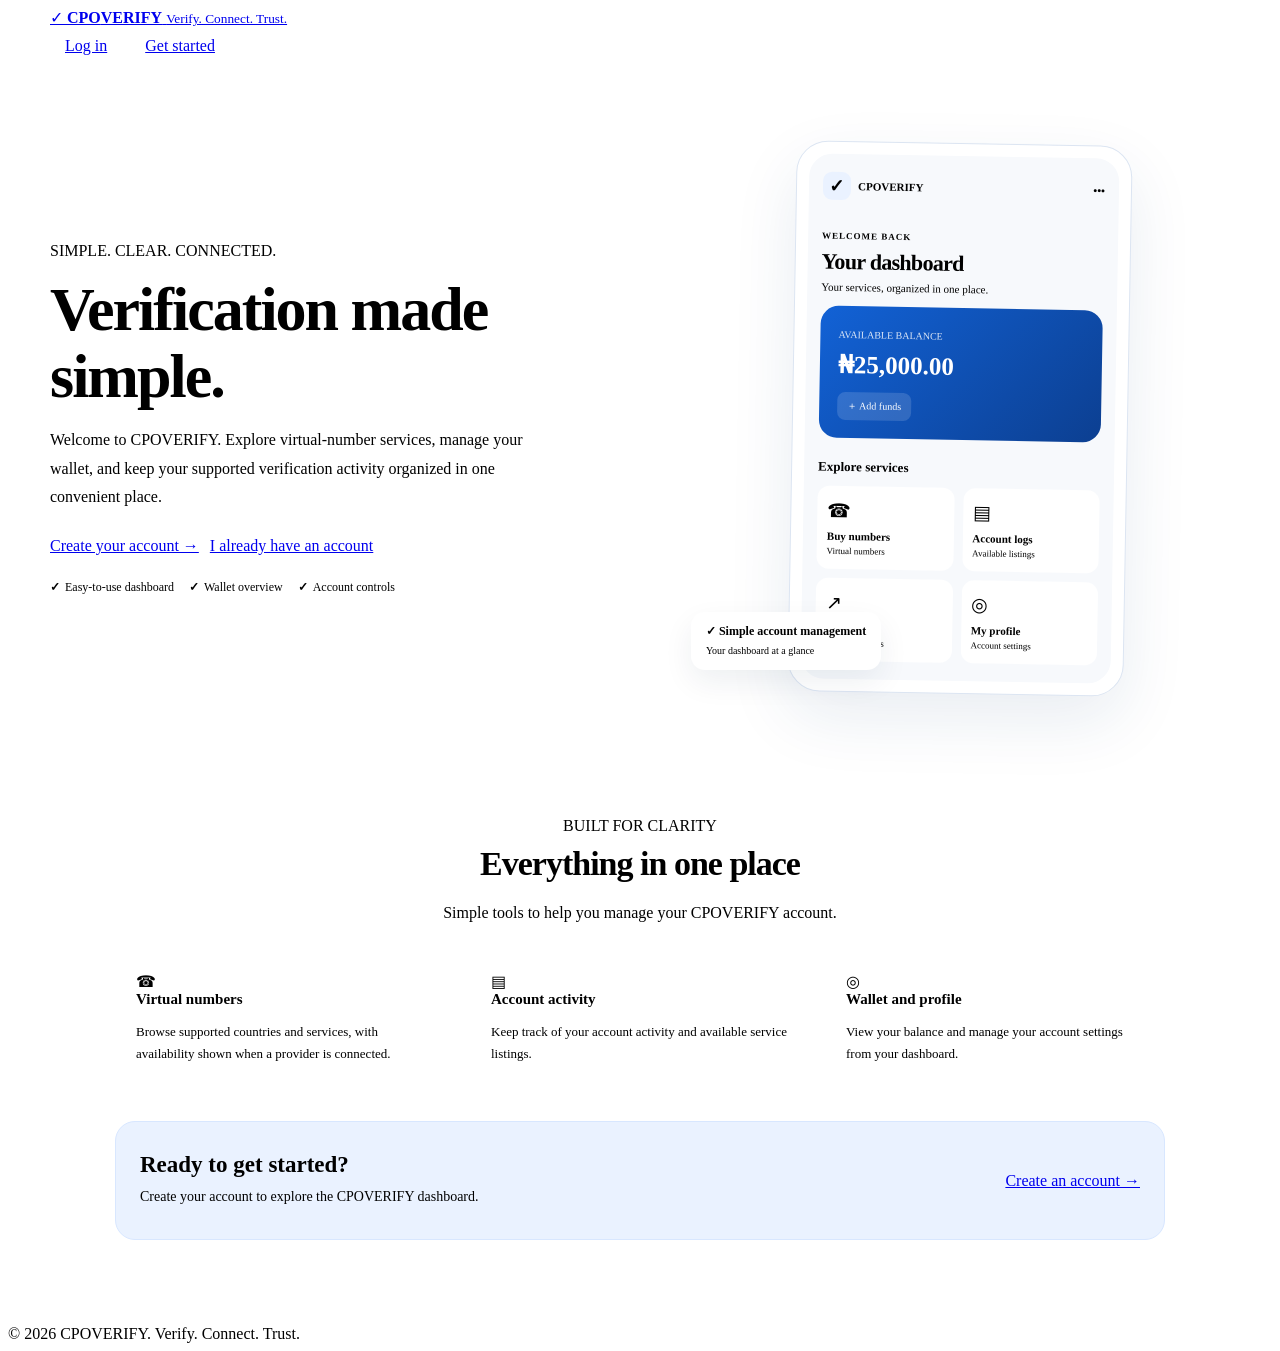
==== index.html @ b6780cfe "Create index.html" ====
<!DOCTYPE html>
<html lang="en">
<head>
  <meta charset="UTF-8">
  <meta name="viewport" content="width=device-width, initial-scale=1.0">
  <meta name="theme-color" content="#ffffff">
  <title>CPOVERIFY — Verify. Connect. Trust.</title>
  <link rel="stylesheet" href="styles.css">
  <style>
    .landing-header {
      max-width: 1180px;
      margin: auto;
    }

    .landing-header .btn {
      padding: 10px 15px;
    }

    .landing-hero {
      max-width: 1180px;
      margin: auto;
      padding: 60px 24px 55px;
      display: grid;
      grid-template-columns: 1.05fr .95fr;
      align-items: center;
      gap: 45px;
    }

    .landing-copy h1 {
      max-width: 620px;
      font-size: clamp(38px, 5.5vw, 62px);
      line-height: 1.08;
      letter-spacing: -2px;
      margin: 16px 0;
    }

    .landing-copy h1 span {
      color: var(--blue);
    }

    .landing-copy > p {
      max-width: 500px;
      color: var(--muted);
      font-size: 16px;
      line-height: 1.8;
    }

    .landing-actions {
      display: flex;
      flex-wrap: wrap;
      gap: 11px;
      margin-top: 25px;
    }

    .trust-line {
      display: flex;
      flex-wrap: wrap;
      gap: 15px;
      margin-top: 25px;
      color: var(--muted);
      font-size: 12px;
    }

    .trust-line span::before {
      content: "✓";
      color: var(--blue);
      font-weight: 900;
      margin-right: 5px;
    }

    .preview-area {
      min-width: 0;
      position: relative;
      display: flex;
      justify-content: center;
      align-items: center;
      padding: 18px 0;
    }

    .phone-preview {
      width: min(100%, 310px);
      padding: 12px;
      border: 1px solid #dce5f2;
      border-radius: 32px;
      background: #fff;
      box-shadow: 0 25px 65px #123d7418;
      transform: rotate(1deg);
    }

    .phone-screen {
      min-height: 430px;
      padding: 18px 14px;
      background: #f7f9fc;
      border-radius: 23px;
    }

    .phone-top {
      display: flex;
      justify-content: space-between;
      align-items: center;
      font-size: 11px;
      font-weight: 800;
    }

    .phone-brand {
      display: flex;
      align-items: center;
      gap: 7px;
    }

    .phone-check {
      display: grid;
      place-items: center;
      width: 28px;
      height: 28px;
      border-radius: 9px;
      background: #eaf2ff;
      color: var(--blue);
      font-size: 18px;
    }

    .phone-welcome {
      margin: 25px 0 13px;
    }

    .phone-welcome small {
      color: var(--blue);
      font-size: 9px;
      font-weight: 800;
      letter-spacing: 1px;
    }

    .phone-welcome h2 {
      font-size: 22px;
      margin: 6px 0;
      letter-spacing: -.7px;
    }

    .phone-welcome p {
      color: var(--muted);
      font-size: 11px;
      margin: 0;
    }

    .phone-balance {
      padding: 18px;
      border-radius: 18px;
      background: linear-gradient(135deg, #1262d6, #0c3f91);
      color: #fff;
    }

    .phone-balance small {
      font-size: 10px;
      opacity: .85;
    }

    .phone-balance strong {
      display: block;
      font-size: 25px;
      margin: 8px 0 13px;
    }

    .phone-balance span {
      display: inline-block;
      background: #ffffff24;
      padding: 7px 10px;
      border-radius: 8px;
      font-size: 10px;
    }

    .phone-services-title {
      margin: 21px 0 11px;
      font-size: 13px;
      font-weight: 800;
    }

    .phone-services {
      display: grid;
      grid-template-columns: 1fr 1fr;
      gap: 9px;
    }

    .phone-service {
      padding: 13px 10px;
      border-radius: 12px;
      border: 1px solid var(--line);
      background: #fff;
    }

    .phone-service span {
      font-size: 19px;
    }

    .phone-service b {
      display: block;
      margin-top: 8px;
      font-size: 11px;
    }

    .phone-service small {
      display: block;
      margin-top: 4px;
      color: var(--muted);
      font-size: 9px;
    }

    .preview-note {
      position: absolute;
      left: 0;
      bottom: 42px;
      padding: 12px 15px;
      border: 1px solid var(--line);
      border-radius: 14px;
      background: #fff;
      box-shadow: 0 12px 30px #10264b12;
      font-size: 12px;
    }

    .preview-note b {
      display: block;
      margin-bottom: 4px;
    }

    .preview-note small {
      color: var(--muted);
    }

    .landing-services {
      background: #fff;
      border-top: 1px solid var(--line);
      padding: 50px 20px;
    }

    .landing-services-inner {
      max-width: 1050px;
      margin: auto;
    }

    .landing-section-heading {
      text-align: center;
      margin-bottom: 25px;
    }

    .landing-section-heading h2 {
      font-size: clamp(25px, 4vw, 34px);
      letter-spacing: -1px;
      margin: 10px 0;
    }

    .landing-section-heading p {
      color: var(--muted);
      line-height: 1.7;
    }

    .landing-service-grid {
      display: grid;
      grid-template-columns: repeat(3, minmax(0, 1fr));
      gap: 15px;
    }

    .landing-service {
      border: 1px solid var(--line);
      border-radius: 17px;
      padding: 21px;
      background: #fff;
    }

    .landing-service .service-icon {
      margin-bottom: 14px;
    }

    .landing-service b {
      display: block;
      font-size: 15px;
    }

    .landing-service p {
      color: var(--muted);
      font-size: 13px;
      line-height: 1.7;
      margin-bottom: 0;
    }

    .landing-cta {
      max-width: 1050px;
      margin: 35px auto;
      padding: 30px 24px;
      background: #eaf2ff;
      border: 1px solid #d8e7ff;
      border-radius: 20px;
      display: flex;
      justify-content: space-between;
      align-items: center;
      gap: 20px;
    }

    .landing-cta h2 {
      margin: 0 0 8px;
      font-size: 23px;
    }

    .landing-cta p {
      margin: 0;
      color: var(--muted);
      font-size: 14px;
      line-height: 1.6;
    }

    @media (max-width: 760px) {
      .landing-header {
        padding: 13px 15px;
      }

      .landing-header .brand b {
        font-size: 19px;
      }

      .landing-header .brand-mark {
        width: 36px;
        height: 38px;
        font-size: 22px;
      }

      .landing-header .btn {
        padding: 9px 11px;
        font-size: 12px;
      }

      .landing-hero {
        grid-template-columns: 1fr;
        gap: 15px;
        padding: 45px 20px 40px;
      }

      .landing-copy h1 {
        font-size: clamp(39px, 10vw, 55px);
      }

      .preview-area {
        padding: 15px 0 35px;
      }

      .preview-note {
        left: 0;
        bottom: 12px;
      }

      .landing-service-grid {
        grid-template-columns: 1fr;
      }

      .landing-cta {
        margin: 25px 15px;
        flex-direction: column;
        align-items: flex-start;
      }
    }
  </style>
</head>
<body>

  <header class="site-header landing-header">
    <a class="brand" href="index.html" aria-label="CPOVERIFY home">
      <span class="brand-mark">✓</span>
      <span>
        <b>CPO<span>VERIFY</span></b>
        <small>Verify. Connect. Trust.</small>
      </span>
    </a>

    <div style="display:flex;gap:8px;align-items:center">
      <a class="btn btn-outline" href="login.html">Log in</a>
      <a class="btn" href="register.html">Get started</a>
    </div>
  </header>

  <main>
    <section class="landing-hero">
      <div class="landing-copy">
        <span class="tag">SIMPLE. CLEAR. CONNECTED.</span>

        <h1>Verification made <span>simple.</span></h1>

        <p>
          Welcome to CPOVERIFY. Explore virtual-number services,
          manage your wallet, and keep your supported verification
          activity organized in one convenient place.
        </p>

        <div class="landing-actions">
          <a class="btn" href="register.html">Create your account →</a>
          <a class="btn btn-outline" href="login.html">I already have an account</a>
        </div>

        <div class="trust-line">
          <span>Easy-to-use dashboard</span>
          <span>Wallet overview</span>
          <span>Account controls</span>
        </div>
      </div>

      <div class="preview-area" aria-label="Illustration of the CPOVERIFY dashboard">
        <div class="phone-preview">
          <div class="phone-screen">
            <div class="phone-top">
              <div class="phone-brand">
                <span class="phone-check">✓</span>
                <span>CPOVERIFY</span>
              </div>
              <span>•••</span>
            </div>

            <div class="phone-welcome">
              <small>WELCOME BACK</small>
              <h2>Your dashboard</h2>
              <p>Your services, organized in one place.</p>
            </div>

            <div class="phone-balance">
              <small>AVAILABLE BALANCE</small>
              <strong>₦25,000.00</strong>
              <span>＋ Add funds</span>
            </div>

            <div class="phone-services-title">Explore services</div>

            <div class="phone-services">
              <div class="phone-service">
                <span>☎</span>
                <b>Buy numbers</b>
                <small>Virtual numbers</small>
              </div>
              <div class="phone-service">
                <span>▤</span>
                <b>Account logs</b>
                <small>Available listings</small>
              </div>
              <div class="phone-service">
                <span>↗</span>
                <b>Boosting</b>
                <small>Growth services</small>
              </div>
              <div class="phone-service">
                <span>◎</span>
                <b>My profile</b>
                <small>Account settings</small>
              </div>
            </div>
          </div>
        </div>

        <div class="preview-note">
          <b>✓ Simple account management</b>
          <small>Your dashboard at a glance</small>
        </div>
      </div>
    </section>

    <section class="landing-services">
      <div class="landing-services-inner">
        <div class="landing-section-heading">
          <span class="eyebrow">BUILT FOR CLARITY</span>
          <h2>Everything in one place</h2>
          <p>Simple tools to help you manage your CPOVERIFY account.</p>
        </div>

        <div class="landing-service-grid">
          <article class="landing-service">
            <span class="service-icon blue">☎</span>
            <b>Virtual numbers</b>
            <p>Browse supported countries and services, with availability shown when a provider is connected.</p>
          </article>

          <article class="landing-service">
            <span class="service-icon purple">▤</span>
            <b>Account activity</b>
            <p>Keep track of your account activity and available service listings.</p>
          </article>

          <article class="landing-service">
            <span class="service-icon green">◎</span>
            <b>Wallet and profile</b>
            <p>View your balance and manage your account settings from your dashboard.</p>
          </article>
        </div>

        <div class="landing-cta">
          <div>
            <h2>Ready to get started?</h2>
            <p>Create your account to explore the CPOVERIFY dashboard.</p>
          </div>
          <a class="btn" href="register.html">Create an account →</a>
        </div>
      </div>
    </section>
  </main>

  <footer class="footer">
    © <span id="current-year">2026</span> CPOVERIFY. Verify. Connect. Trust.
  </footer>

  <script>
    document.getElementById("current-year").textContent =
      new Date().getFullYear();
  </script>
</body>
</html>
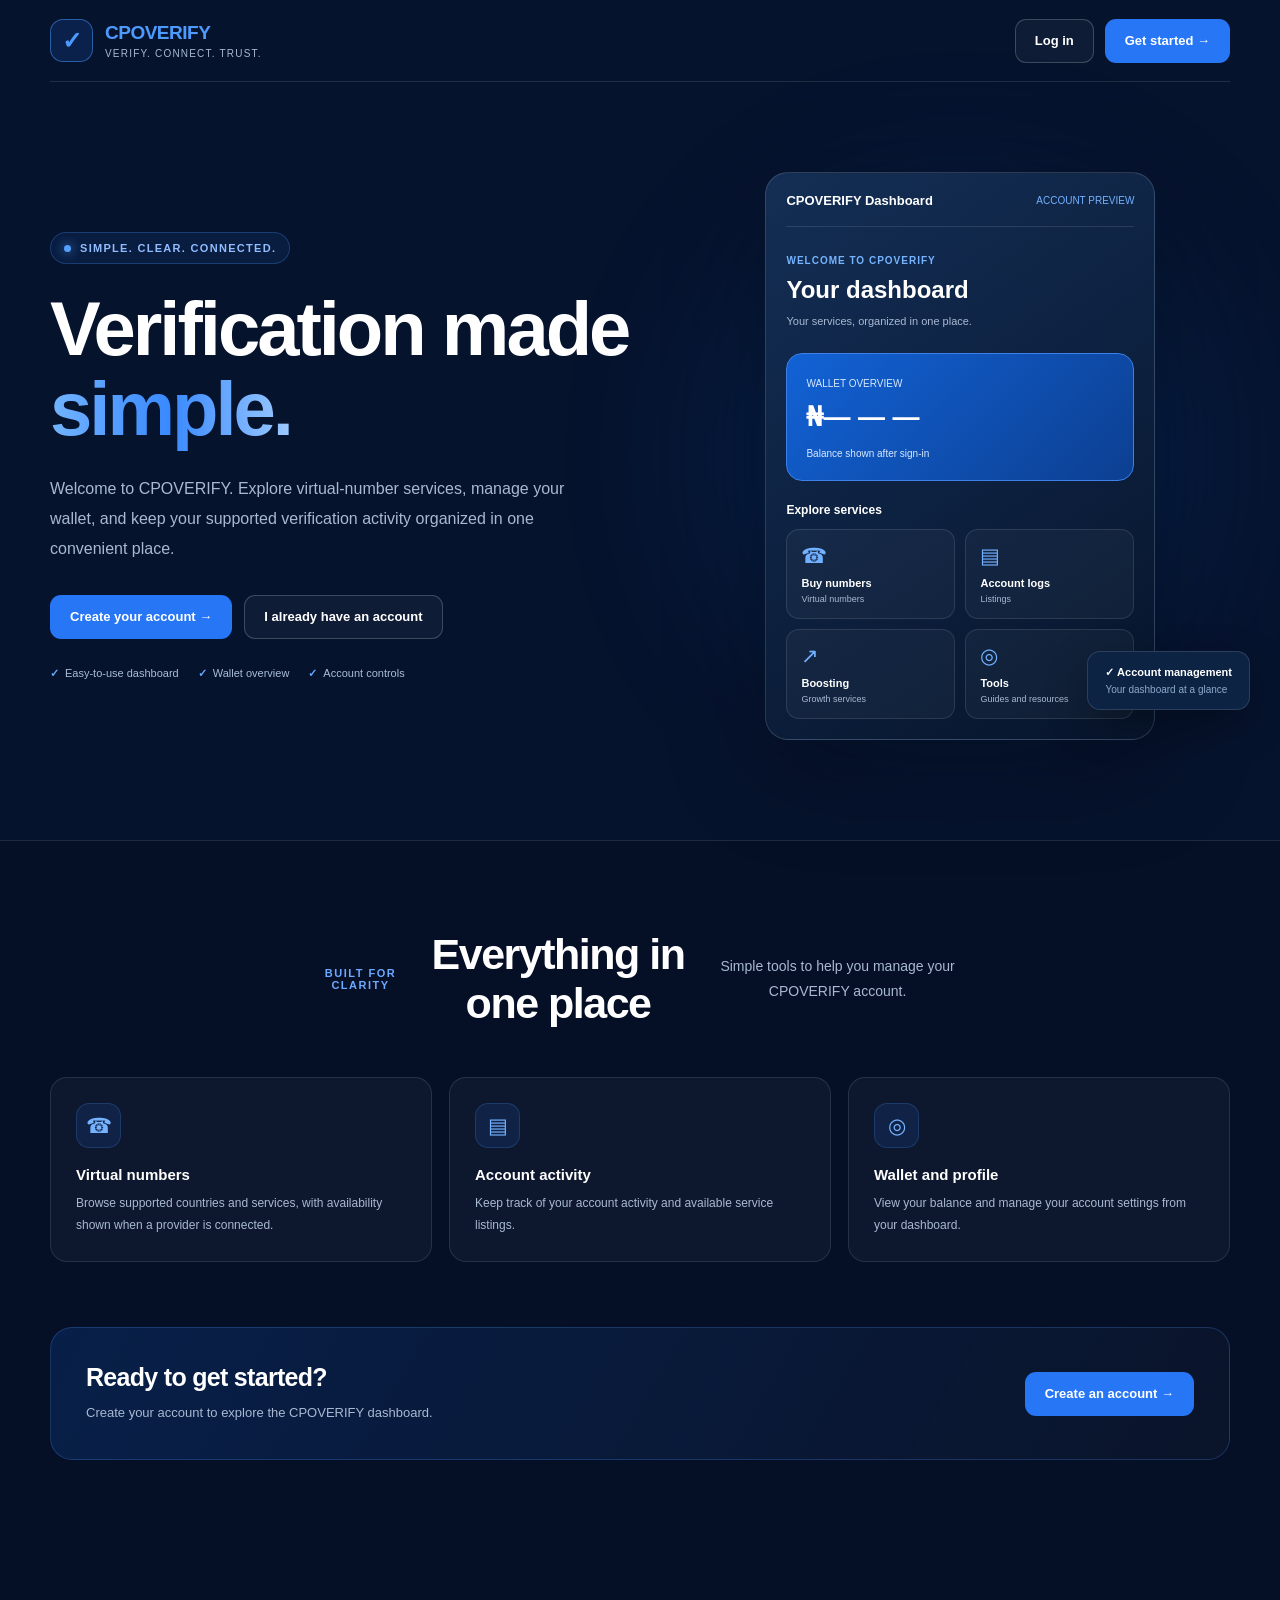
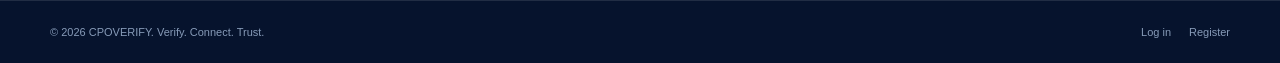
==== commit ab1bdc8b: "Update index.html" ====
--- a/index.html
+++ b/index.html
@@ -3,383 +3,809 @@
 <head>
   <meta charset="UTF-8">
   <meta name="viewport" content="width=device-width, initial-scale=1.0">
-  <meta name="theme-color" content="#ffffff">
+  <meta name="theme-color" content="#06132d">
+
   <title>CPOVERIFY — Verify. Connect. Trust.</title>
+
   <link rel="stylesheet" href="styles.css">
+
   <style>
+    /* =========================================
+       CPOVERIFY LANDING PAGE
+       Centralized styling for this page
+    ========================================= */
+
+    :root {
+      --navy: #06132d;
+      --navy-light: #0a2046;
+      --blue: #2676f5;
+      --blue-bright: #4d9aff;
+      --white: #ffffff;
+      --muted: #a9b9d2;
+      --line: rgba(255,255,255,.11);
+    }
+
+    * {
+      box-sizing: border-box;
+    }
+
+    html {
+      scroll-behavior: smooth;
+    }
+
+    body {
+      margin: 0;
+      color: var(--white);
+      background: var(--navy);
+      font-family: Inter, Arial, sans-serif;
+      overflow-x: hidden;
+    }
+
+    a {
+      color: inherit;
+      text-decoration: none;
+    }
+
+    button,
+    a {
+      -webkit-tap-highlight-color: transparent;
+    }
+
+    /* Animated background */
+
+    .landing-bg {
+      position: fixed;
+      inset: 0;
+      z-index: -2;
+      overflow: hidden;
+      background:
+        radial-gradient(
+          circle at 15% 20%,
+          #103a75 0,
+          transparent 38%
+        ),
+        radial-gradient(
+          circle at 85% 65%,
+          #0b3063 0,
+          transparent 38%
+        ),
+        linear-gradient(
+          135deg,
+          #030b1d,
+          #071831,
+          #06132d
+        );
+    }
+
+    .landing-bg::before {
+      content: "";
+      position: absolute;
+      inset: -50%;
+      background:
+        linear-gradient(
+          115deg,
+          transparent 35%,
+          rgba(36,117,255,.10) 50%,
+          transparent 65%
+        );
+      animation: backgroundFlow 16s linear infinite;
+    }
+
+    .landing-bg::after {
+      content: "";
+      position: absolute;
+      width: 600px;
+      height: 600px;
+      top: 15%;
+      left: 55%;
+      border-radius: 50%;
+      background: #1262d6;
+      filter: blur(180px);
+      opacity: .15;
+      animation: glowPulse 8s ease-in-out infinite alternate;
+    }
+
+    @keyframes backgroundFlow {
+      from {
+        transform: translateX(-15%) rotate(0deg);
+      }
+
+      to {
+        transform: translateX(15%) rotate(360deg);
+      }
+    }
+
+    @keyframes glowPulse {
+      from {
+        opacity: .08;
+        transform: scale(.8);
+      }
+
+      to {
+        opacity: .22;
+        transform: scale(1.2);
+      }
+    }
+
+    @keyframes float {
+      0%, 100% {
+        transform: translateY(0);
+      }
+
+      50% {
+        transform: translateY(-10px);
+      }
+    }
+
+    @keyframes fadeUp {
+      from {
+        opacity: 0;
+        transform: translateY(25px);
+      }
+
+      to {
+        opacity: 1;
+        transform: translateY(0);
+      }
+    }
+
+    /* Main layout */
+
+    .landing-container {
+      width: min(1180px, 100% - 40px);
+      margin: auto;
+    }
+
     .landing-header {
-      max-width: 1180px;
-      margin: auto;
-    }
-
-    .landing-header .btn {
-      padding: 10px 15px;
-    }
+      min-height: 82px;
+      display: flex;
+      align-items: center;
+      justify-content: space-between;
+      gap: 20px;
+      border-bottom: 1px solid var(--line);
+    }
+
+    .landing-brand {
+      display: flex;
+      align-items: center;
+      gap: 12px;
+      font-size: 19px;
+      font-weight: 900;
+      letter-spacing: -.5px;
+    }
+
+    .landing-brand span {
+      color: var(--blue-bright);
+    }
+
+    .brand-placeholder {
+      width: 43px;
+      height: 43px;
+      display: grid;
+      place-items: center;
+      border: 1px solid rgba(77,154,255,.5);
+      border-radius: 13px;
+      background: rgba(38,118,245,.15);
+      color: #77b3ff;
+      font-size: 24px;
+    }
+
+    .brand-text small {
+      display: block;
+      margin-top: 4px;
+      color: var(--muted);
+      font-size: 10px;
+      font-weight: 500;
+      letter-spacing: 1.2px;
+    }
+
+    .header-actions {
+      display: flex;
+      align-items: center;
+      gap: 11px;
+    }
+
+    .landing-btn {
+      display: inline-flex;
+      align-items: center;
+      justify-content: center;
+      gap: 8px;
+      min-height: 44px;
+      padding: 12px 19px;
+      border: 1px solid transparent;
+      border-radius: 11px;
+      background: var(--blue);
+      color: #fff;
+      font-size: 13px;
+      font-weight: 750;
+      cursor: pointer;
+      transition:
+        transform .2s ease,
+        background .2s ease,
+        box-shadow .2s ease;
+    }
+
+    .landing-btn:hover {
+      background: #3989ff;
+      transform: translateY(-2px);
+      box-shadow: 0 8px 25px #1262d640;
+    }
+
+    .landing-btn-outline {
+      background: rgba(255,255,255,.04);
+      border-color: rgba(255,255,255,.2);
+    }
+
+    .landing-btn-outline:hover {
+      background: rgba(255,255,255,.1);
+    }
+
+    /* Hero */
 
     .landing-hero {
-      max-width: 1180px;
-      margin: auto;
-      padding: 60px 24px 55px;
       display: grid;
       grid-template-columns: 1.05fr .95fr;
       align-items: center;
       gap: 45px;
-    }
-
-    .landing-copy h1 {
-      max-width: 620px;
-      font-size: clamp(38px, 5.5vw, 62px);
-      line-height: 1.08;
-      letter-spacing: -2px;
-      margin: 16px 0;
-    }
-
-    .landing-copy h1 span {
-      color: var(--blue);
-    }
-
-    .landing-copy > p {
-      max-width: 500px;
+      padding: 90px 0 100px;
+    }
+
+    .hero-copy {
+      animation: fadeUp .8s ease both;
+    }
+
+    .hero-label {
+      display: inline-flex;
+      align-items: center;
+      gap: 9px;
+      padding: 9px 13px;
+      border: 1px solid rgba(77,154,255,.25);
+      border-radius: 30px;
+      background: rgba(38,118,245,.10);
+      color: #91bdff;
+      font-size: 11px;
+      font-weight: 800;
+      letter-spacing: 1.3px;
+    }
+
+    .hero-label i {
+      width: 7px;
+      height: 7px;
+      border-radius: 50%;
+      background: #54a0ff;
+      box-shadow: 0 0 12px #54a0ff;
+    }
+
+    .hero-copy h1 {
+      max-width: 650px;
+      margin: 25px 0;
+      font-size: clamp(43px, 6vw, 76px);
+      line-height: 1.05;
+      letter-spacing: -3px;
+      font-weight: 900;
+    }
+
+    .hero-copy h1 span {
+      color: #62a5ff;
+      background: linear-gradient(
+        90deg,
+        #72b4ff,
+        #3989ff,
+        #9dcaff
+      );
+      background-clip: text;
+      -webkit-background-clip: text;
+      -webkit-text-fill-color: transparent;
+    }
+
+    .hero-copy > p {
+      max-width: 540px;
       color: var(--muted);
       font-size: 16px;
-      line-height: 1.8;
-    }
-
-    .landing-actions {
+      line-height: 1.9;
+    }
+
+    .hero-actions {
       display: flex;
       flex-wrap: wrap;
-      gap: 11px;
-      margin-top: 25px;
-    }
-
-    .trust-line {
+      gap: 12px;
+      margin-top: 30px;
+    }
+
+    .hero-trust {
       display: flex;
       flex-wrap: wrap;
-      gap: 15px;
-      margin-top: 25px;
-      color: var(--muted);
-      font-size: 12px;
-    }
-
-    .trust-line span::before {
+      gap: 19px;
+      margin-top: 28px;
+      color: #a9bdd9;
+      font-size: 11px;
+    }
+
+    .hero-trust span::before {
       content: "✓";
-      color: var(--blue);
+      color: #65a9ff;
+      margin-right: 6px;
       font-weight: 900;
-      margin-right: 5px;
-    }
-
-    .preview-area {
-      min-width: 0;
+    }
+
+    /* Dashboard preview */
+
+    .hero-preview {
       position: relative;
       display: flex;
       justify-content: center;
       align-items: center;
-      padding: 18px 0;
-    }
-
-    .phone-preview {
-      width: min(100%, 310px);
-      padding: 12px;
-      border: 1px solid #dce5f2;
-      border-radius: 32px;
-      background: #fff;
-      box-shadow: 0 25px 65px #123d7418;
-      transform: rotate(1deg);
-    }
-
-    .phone-screen {
-      min-height: 430px;
-      padding: 18px 14px;
-      background: #f7f9fc;
+      min-width: 0;
+      animation: fadeUp 1s ease .15s both;
+    }
+
+    .preview-glow {
+      position: absolute;
+      width: 80%;
+      height: 80%;
+      border-radius: 50%;
+      background: #1262d6;
+      filter: blur(100px);
+      opacity: .24;
+    }
+
+    .preview-card {
+      position: relative;
+      width: min(100%, 390px);
+      padding: 20px;
+      border: 1px solid rgba(255,255,255,.15);
       border-radius: 23px;
-    }
-
-    .phone-top {
+      background: linear-gradient(
+        145deg,
+        rgba(20,48,87,.96),
+        rgba(7,21,43,.98)
+      );
+      box-shadow: 0 30px 100px #0005;
+      animation: float 6s ease-in-out infinite;
+    }
+
+    .preview-top {
+      display: flex;
+      align-items: center;
+      justify-content: space-between;
+      padding-bottom: 18px;
+      border-bottom: 1px solid var(--line);
+    }
+
+    .preview-top b {
+      font-size: 13px;
+    }
+
+    .preview-top small {
+      color: #75b1ff;
+      font-size: 10px;
+    }
+
+    .preview-greeting {
+      padding: 23px 0 15px;
+    }
+
+    .preview-greeting small {
+      color: #76b4ff;
+      font-size: 10px;
+      font-weight: 800;
+      letter-spacing: 1px;
+    }
+
+    .preview-greeting h2 {
+      margin: 8px 0;
+      font-size: 24px;
+    }
+
+    .preview-greeting p {
+      color: var(--muted);
+      font-size: 11px;
+    }
+
+    .preview-balance {
+      padding: 19px;
+      border: 1px solid #3c80e8;
+      border-radius: 16px;
+      background: linear-gradient(
+        135deg,
+        #1262d6,
+        #0c3f91
+      );
+    }
+
+    .preview-balance small {
+      color: #d7e8ff;
+      font-size: 10px;
+    }
+
+    .preview-balance strong {
+      display: block;
+      margin: 10px 0;
+      font-size: 27px;
+    }
+
+    .preview-balance span {
+      color: #d9eaff;
+      font-size: 10px;
+    }
+
+    .preview-section-title {
+      margin: 22px 0 12px;
+      font-size: 12px;
+      font-weight: 800;
+    }
+
+    .preview-services {
+      display: grid;
+      grid-template-columns: 1fr 1fr;
+      gap: 10px;
+    }
+
+    .preview-service {
+      padding: 14px;
+      border: 1px solid var(--line);
+      border-radius: 13px;
+      background: rgba(255,255,255,.035);
+    }
+
+    .preview-service span {
+      color: #72b1ff;
+      font-size: 21px;
+    }
+
+    .preview-service b {
+      display: block;
+      margin-top: 9px;
+      font-size: 11px;
+    }
+
+    .preview-service small {
+      display: block;
+      margin-top: 5px;
+      color: var(--muted);
+      font-size: 9px;
+    }
+
+    .preview-float {
+      position: absolute;
+      right: -20px;
+      bottom: 30px;
+      padding: 14px 17px;
+      border: 1px solid rgba(255,255,255,.13);
+      border-radius: 13px;
+      background: #0c2344;
+      box-shadow: 0 15px 40px #0004;
+      animation: float 5s ease-in-out infinite reverse;
+    }
+
+    .preview-float b {
+      display: block;
+      font-size: 11px;
+    }
+
+    .preview-float small {
+      display: block;
+      margin-top: 5px;
+      color: #8da9cb;
+      font-size: 10px;
+    }
+
+    /* Features */
+
+    .features-section {
+      padding: 75px 0;
+      border-top: 1px solid var(--line);
+      background: rgba(3,11,26,.36);
+    }
+
+    .section-heading {
+      max-width: 650px;
+      margin: 0 auto 35px;
+      text-align: center;
+    }
+
+    .section-heading small {
+      color: #6caaff;
+      font-size: 11px;
+      font-weight: 800;
+      letter-spacing: 1.5px;
+    }
+
+    .section-heading h2 {
+      margin: 14px 0;
+      font-size: clamp(29px, 4vw, 43px);
+      letter-spacing: -1.5px;
+    }
+
+    .section-heading p {
+      color: var(--muted);
+      font-size: 14px;
+      line-height: 1.8;
+    }
+
+    .feature-grid {
+      display: grid;
+      grid-template-columns: repeat(3, minmax(0, 1fr));
+      gap: 17px;
+    }
+
+    .feature-card {
+      padding: 25px;
+      border: 1px solid var(--line);
+      border-radius: 17px;
+      background: rgba(255,255,255,.035);
+      transition:
+        transform .25s ease,
+        border-color .25s ease,
+        background .25s ease;
+    }
+
+    .feature-card:hover {
+      transform: translateY(-5px);
+      border-color: rgba(77,154,255,.4);
+      background: rgba(38,118,245,.07);
+    }
+
+    .feature-icon {
+      display: grid;
+      place-items: center;
+      width: 45px;
+      height: 45px;
+      margin-bottom: 18px;
+      border: 1px solid rgba(77,154,255,.2);
+      border-radius: 13px;
+      background: rgba(38,118,245,.13);
+      color: #76b3ff;
+      font-size: 21px;
+    }
+
+    .feature-card h3 {
+      margin: 0 0 10px;
+      font-size: 15px;
+    }
+
+    .feature-card p {
+      margin: 0;
+      color: var(--muted);
+      font-size: 12px;
+      line-height: 1.8;
+    }
+
+    /* CTA */
+
+    .landing-cta {
       display: flex;
       justify-content: space-between;
       align-items: center;
-      font-size: 11px;
-      font-weight: 800;
-    }
-
-    .phone-brand {
-      display: flex;
-      align-items: center;
-      gap: 7px;
-    }
-
-    .phone-check {
-      display: grid;
-      place-items: center;
-      width: 28px;
-      height: 28px;
-      border-radius: 9px;
-      background: #eaf2ff;
-      color: var(--blue);
-      font-size: 18px;
-    }
-
-    .phone-welcome {
-      margin: 25px 0 13px;
-    }
-
-    .phone-welcome small {
-      color: var(--blue);
-      font-size: 9px;
-      font-weight: 800;
-      letter-spacing: 1px;
-    }
-
-    .phone-welcome h2 {
-      font-size: 22px;
-      margin: 6px 0;
+      gap: 25px;
+      margin: 65px 0;
+      padding: 35px;
+      border: 1px solid rgba(77,154,255,.23);
+      border-radius: 22px;
+      background: linear-gradient(
+        120deg,
+        rgba(18,98,214,.2),
+        rgba(255,255,255,.025)
+      );
+    }
+
+    .landing-cta h2 {
+      margin: 0 0 10px;
+      font-size: 25px;
       letter-spacing: -.7px;
     }
 
-    .phone-welcome p {
-      color: var(--muted);
-      font-size: 11px;
+    .landing-cta p {
       margin: 0;
-    }
-
-    .phone-balance {
-      padding: 18px;
-      border-radius: 18px;
-      background: linear-gradient(135deg, #1262d6, #0c3f91);
-      color: #fff;
-    }
-
-    .phone-balance small {
-      font-size: 10px;
-      opacity: .85;
-    }
-
-    .phone-balance strong {
-      display: block;
-      font-size: 25px;
-      margin: 8px 0 13px;
-    }
-
-    .phone-balance span {
-      display: inline-block;
-      background: #ffffff24;
-      padding: 7px 10px;
-      border-radius: 8px;
-      font-size: 10px;
-    }
-
-    .phone-services-title {
-      margin: 21px 0 11px;
-      font-size: 13px;
-      font-weight: 800;
-    }
-
-    .phone-services {
-      display: grid;
-      grid-template-columns: 1fr 1fr;
-      gap: 9px;
-    }
-
-    .phone-service {
-      padding: 13px 10px;
-      border-radius: 12px;
-      border: 1px solid var(--line);
-      background: #fff;
-    }
-
-    .phone-service span {
-      font-size: 19px;
-    }
-
-    .phone-service b {
-      display: block;
-      margin-top: 8px;
-      font-size: 11px;
-    }
-
-    .phone-service small {
-      display: block;
-      margin-top: 4px;
-      color: var(--muted);
-      font-size: 9px;
-    }
-
-    .preview-note {
-      position: absolute;
-      left: 0;
-      bottom: 42px;
-      padding: 12px 15px;
-      border: 1px solid var(--line);
-      border-radius: 14px;
-      background: #fff;
-      box-shadow: 0 12px 30px #10264b12;
-      font-size: 12px;
-    }
-
-    .preview-note b {
-      display: block;
-      margin-bottom: 4px;
-    }
-
-    .preview-note small {
-      color: var(--muted);
-    }
-
-    .landing-services {
-      background: #fff;
-      border-top: 1px solid var(--line);
-      padding: 50px 20px;
-    }
-
-    .landing-services-inner {
-      max-width: 1050px;
-      margin: auto;
-    }
-
-    .landing-section-heading {
-      text-align: center;
-      margin-bottom: 25px;
-    }
-
-    .landing-section-heading h2 {
-      font-size: clamp(25px, 4vw, 34px);
-      letter-spacing: -1px;
-      margin: 10px 0;
-    }
-
-    .landing-section-heading p {
-      color: var(--muted);
-      line-height: 1.7;
-    }
-
-    .landing-service-grid {
-      display: grid;
-      grid-template-columns: repeat(3, minmax(0, 1fr));
-      gap: 15px;
-    }
-
-    .landing-service {
-      border: 1px solid var(--line);
-      border-radius: 17px;
-      padding: 21px;
-      background: #fff;
-    }
-
-    .landing-service .service-icon {
-      margin-bottom: 14px;
-    }
-
-    .landing-service b {
-      display: block;
-      font-size: 15px;
-    }
-
-    .landing-service p {
       color: var(--muted);
       font-size: 13px;
       line-height: 1.7;
-      margin-bottom: 0;
-    }
-
-    .landing-cta {
-      max-width: 1050px;
-      margin: 35px auto;
-      padding: 30px 24px;
-      background: #eaf2ff;
-      border: 1px solid #d8e7ff;
-      border-radius: 20px;
+    }
+
+    /* Footer */
+
+    .landing-footer {
+      padding: 25px 0;
+      border-top: 1px solid var(--line);
+      color: #879bb8;
+      font-size: 11px;
+    }
+
+    .footer-inner {
       display: flex;
       justify-content: space-between;
       align-items: center;
-      gap: 20px;
-    }
-
-    .landing-cta h2 {
-      margin: 0 0 8px;
-      font-size: 23px;
-    }
-
-    .landing-cta p {
-      margin: 0;
-      color: var(--muted);
-      font-size: 14px;
-      line-height: 1.6;
-    }
-
-    @media (max-width: 760px) {
-      .landing-header {
-        padding: 13px 15px;
-      }
-
-      .landing-header .brand b {
-        font-size: 19px;
-      }
-
-      .landing-header .brand-mark {
-        width: 36px;
-        height: 38px;
-        font-size: 22px;
-      }
-
-      .landing-header .btn {
-        padding: 9px 11px;
-        font-size: 12px;
-      }
-
+      gap: 15px;
+    }
+
+    .footer-links {
+      display: flex;
+      gap: 18px;
+    }
+
+    .footer-links a:hover {
+      color: #fff;
+    }
+
+    /* Mobile */
+
+    @media (max-width: 850px) {
       .landing-hero {
         grid-template-columns: 1fr;
-        gap: 15px;
-        padding: 45px 20px 40px;
-      }
-
-      .landing-copy h1 {
-        font-size: clamp(39px, 10vw, 55px);
-      }
-
-      .preview-area {
-        padding: 15px 0 35px;
-      }
-
-      .preview-note {
-        left: 0;
-        bottom: 12px;
-      }
-
-      .landing-service-grid {
+        gap: 45px;
+        padding: 65px 0 80px;
+      }
+
+      .hero-copy h1 {
+        font-size: clamp(43px, 10vw, 65px);
+      }
+
+      .hero-preview {
+        width: 100%;
+      }
+
+      .preview-float {
+        right: -5px;
+      }
+
+      .feature-grid {
+        grid-template-columns: 1fr 1fr;
+      }
+    }
+
+    @media (max-width: 560px) {
+      .landing-container {
+        width: calc(100% - 30px);
+      }
+
+      .landing-header {
+        min-height: 72px;
+      }
+
+      .landing-brand {
+        gap: 8px;
+        font-size: 16px;
+      }
+
+      .brand-placeholder {
+        width: 36px;
+        height: 36px;
+      }
+
+      .brand-text small {
+        font-size: 8px;
+      }
+
+      .header-actions {
+        gap: 7px;
+      }
+
+      .header-actions .landing-btn {
+        min-height: 39px;
+        padding: 9px 12px;
+        font-size: 11px;
+      }
+
+      .landing-hero {
+        padding: 55px 0 65px;
+      }
+
+      .hero-copy h1 {
+        letter-spacing: -2px;
+      }
+
+      .hero-copy > p {
+        font-size: 14px;
+      }
+
+      .hero-actions {
+        flex-direction: column;
+      }
+
+      .hero-actions .landing-btn {
+        width: 100%;
+      }
+
+      .hero-trust {
+        gap: 12px;
+        font-size: 10px;
+      }
+
+      .preview-card {
+        padding: 15px;
+      }
+
+      .preview-float {
+        bottom: -20px;
+      }
+
+      .features-section {
+        padding: 60px 0;
+      }
+
+      .feature-grid {
         grid-template-columns: 1fr;
       }
 
       .landing-cta {
-        margin: 25px 15px;
         flex-direction: column;
         align-items: flex-start;
+        padding: 25px;
+        margin: 45px 0;
+      }
+
+      .landing-cta .landing-btn {
+        width: 100%;
+      }
+
+      .footer-inner {
+        flex-direction: column;
+        align-items: flex-start;
+      }
+    }
+
+    /* Respect reduced-motion settings */
+
+    @media (prefers-reduced-motion: reduce) {
+      *,
+      *::before,
+      *::after {
+        animation-duration: .01ms !important;
+        animation-iteration-count: 1 !important;
+        scroll-behavior: auto !important;
+        transition-duration: .01ms !important;
       }
     }
   </style>
 </head>
+
 <body>
 
-  <header class="site-header landing-header">
-    <a class="brand" href="index.html" aria-label="CPOVERIFY home">
-      <span class="brand-mark">✓</span>
-      <span>
-        <b>CPO<span>VERIFY</span></b>
-        <small>Verify. Connect. Trust.</small>
+  <div class="landing-bg"></div>
+
+  <!-- Header -->
+  <header class="landing-container landing-header">
+
+    <a class="landing-brand" href="index.html" aria-label="CPOVERIFY home">
+
+      <!-- Replace this placeholder with your logo later -->
+      <span class="brand-placeholder">✓</span>
+
+      <span class="brand-text">
+        CPO<span>VERIFY</span>
+        <small>VERIFY. CONNECT. TRUST.</small>
       </span>
+
     </a>
 
-    <div style="display:flex;gap:8px;align-items:center">
-      <a class="btn btn-outline" href="login.html">Log in</a>
-      <a class="btn" href="register.html">Get started</a>
-    </div>
+    <nav class="header-actions" aria-label="Account navigation">
+      <a class="landing-btn landing-btn-outline" href="login.html">
+        Log in
+      </a>
+
+      <a class="landing-btn" href="register.html">
+        Get started →
+      </a>
+    </nav>
+
   </header>
 
   <main>
-    <section class="landing-hero">
-      <div class="landing-copy">
-        <span class="tag">SIMPLE. CLEAR. CONNECTED.</span>
-
-        <h1>Verification made <span>simple.</span></h1>
+
+    <!-- Hero -->
+    <section class="landing-container landing-hero">
+
+      <div class="hero-copy">
+
+        <div class="hero-label">
+          <i></i>
+          SIMPLE. CLEAR. CONNECTED.
+        </div>
+
+        <h1>
+          Verification made
+          <span>simple.</span>
+        </h1>
 
         <p>
           Welcome to CPOVERIFY. Explore virtual-number services,
@@ -387,121 +813,191 @@
           activity organized in one convenient place.
         </p>
 
-        <div class="landing-actions">
-          <a class="btn" href="register.html">Create your account →</a>
-          <a class="btn btn-outline" href="login.html">I already have an account</a>
+        <div class="hero-actions">
+
+          <a class="landing-btn" href="register.html">
+            Create your account →
+          </a>
+
+          <a class="landing-btn landing-btn-outline" href="login.html">
+            I already have an account
+          </a>
+
         </div>
 
-        <div class="trust-line">
+        <div class="hero-trust">
           <span>Easy-to-use dashboard</span>
           <span>Wallet overview</span>
           <span>Account controls</span>
         </div>
+
       </div>
 
-      <div class="preview-area" aria-label="Illustration of the CPOVERIFY dashboard">
-        <div class="phone-preview">
-          <div class="phone-screen">
-            <div class="phone-top">
-              <div class="phone-brand">
-                <span class="phone-check">✓</span>
-                <span>CPOVERIFY</span>
-              </div>
-              <span>•••</span>
+      <!-- Dashboard preview -->
+      <div class="hero-preview">
+
+        <div class="preview-glow"></div>
+
+        <div class="preview-card">
+
+          <div class="preview-top">
+            <b>CPOVERIFY Dashboard</b>
+            <small>ACCOUNT PREVIEW</small>
+          </div>
+
+          <div class="preview-greeting">
+            <small>WELCOME TO CPOVERIFY</small>
+            <h2>Your dashboard</h2>
+            <p>Your services, organized in one place.</p>
+          </div>
+
+          <div class="preview-balance">
+            <small>WALLET OVERVIEW</small>
+            <strong>₦— — —</strong>
+            <span>Balance shown after sign-in</span>
+          </div>
+
+          <div class="preview-section-title">
+            Explore services
+          </div>
+
+          <div class="preview-services">
+
+            <div class="preview-service">
+              <span>☎</span>
+              <b>Buy numbers</b>
+              <small>Virtual numbers</small>
             </div>
 
-            <div class="phone-welcome">
-              <small>WELCOME BACK</small>
-              <h2>Your dashboard</h2>
-              <p>Your services, organized in one place.</p>
+            <div class="preview-service">
+              <span>▤</span>
+              <b>Account logs</b>
+              <small>Listings</small>
             </div>
 
-            <div class="phone-balance">
-              <small>AVAILABLE BALANCE</small>
-              <strong>₦25,000.00</strong>
-              <span>＋ Add funds</span>
+            <div class="preview-service">
+              <span>↗</span>
+              <b>Boosting</b>
+              <small>Growth services</small>
             </div>
 
-            <div class="phone-services-title">Explore services</div>
-
-            <div class="phone-services">
-              <div class="phone-service">
-                <span>☎</span>
-                <b>Buy numbers</b>
-                <small>Virtual numbers</small>
-              </div>
-              <div class="phone-service">
-                <span>▤</span>
-                <b>Account logs</b>
-                <small>Available listings</small>
-              </div>
-              <div class="phone-service">
-                <span>↗</span>
-                <b>Boosting</b>
-                <small>Growth services</small>
-              </div>
-              <div class="phone-service">
-                <span>◎</span>
-                <b>My profile</b>
-                <small>Account settings</small>
-              </div>
+            <div class="preview-service">
+              <span>◎</span>
+              <b>Tools</b>
+              <small>Guides and resources</small>
             </div>
+
           </div>
+
         </div>
 
-        <div class="preview-note">
-          <b>✓ Simple account management</b>
+        <div class="preview-float">
+          <b>✓ Account management</b>
           <small>Your dashboard at a glance</small>
         </div>
+
       </div>
+
     </section>
 
-    <section class="landing-services">
-      <div class="landing-services-inner">
-        <div class="landing-section-heading">
-          <span class="eyebrow">BUILT FOR CLARITY</span>
+    <!-- Features -->
+    <section class="features-section">
+
+      <div class="landing-container">
+
+        <div class="section-heading">
+          <small>BUILT FOR CLARITY</small>
+
           <h2>Everything in one place</h2>
-          <p>Simple tools to help you manage your CPOVERIFY account.</p>
+
+          <p>
+            Simple tools to help you manage your CPOVERIFY account.
+          </p>
         </div>
 
-        <div class="landing-service-grid">
-          <article class="landing-service">
-            <span class="service-icon blue">☎</span>
-            <b>Virtual numbers</b>
-            <p>Browse supported countries and services, with availability shown when a provider is connected.</p>
+        <div class="feature-grid">
+
+          <article class="feature-card">
+            <div class="feature-icon">☎</div>
+
+            <h3>Virtual numbers</h3>
+
+            <p>
+              Browse supported countries and services, with availability
+              shown when a provider is connected.
+            </p>
           </article>
 
-          <article class="landing-service">
-            <span class="service-icon purple">▤</span>
-            <b>Account activity</b>
-            <p>Keep track of your account activity and available service listings.</p>
+          <article class="feature-card">
+            <div class="feature-icon">▤</div>
+
+            <h3>Account activity</h3>
+
+            <p>
+              Keep track of your account activity and available
+              service listings.
+            </p>
           </article>
 
-          <article class="landing-service">
-            <span class="service-icon green">◎</span>
-            <b>Wallet and profile</b>
-            <p>View your balance and manage your account settings from your dashboard.</p>
+          <article class="feature-card">
+            <div class="feature-icon">◎</div>
+
+            <h3>Wallet and profile</h3>
+
+            <p>
+              View your balance and manage your account settings
+              from your dashboard.
+            </p>
           </article>
+
         </div>
 
+        <!-- CTA -->
         <div class="landing-cta">
+
           <div>
             <h2>Ready to get started?</h2>
-            <p>Create your account to explore the CPOVERIFY dashboard.</p>
+
+            <p>
+              Create your account to explore the CPOVERIFY dashboard.
+            </p>
           </div>
-          <a class="btn" href="register.html">Create an account →</a>
+
+          <a class="landing-btn" href="register.html">
+            Create an account →
+          </a>
+
         </div>
+
       </div>
+
     </section>
+
   </main>
 
-  <footer class="footer">
-    © <span id="current-year">2026</span> CPOVERIFY. Verify. Connect. Trust.
+  <!-- Footer -->
+  <footer class="landing-footer">
+
+    <div class="landing-container footer-inner">
+
+      <span>
+        © <span id="current-year"></span> CPOVERIFY.
+        Verify. Connect. Trust.
+      </span>
+
+      <div class="footer-links">
+        <a href="login.html">Log in</a>
+        <a href="register.html">Register</a>
+      </div>
+
+    </div>
+
   </footer>
 
   <script>
     document.getElementById("current-year").textContent =
       new Date().getFullYear();
   </script>
+
 </body>
 </html>
--- a/styles.css
+++ b/styles.css
@@ -0,0 +1,705 @@
+
+* {
+  box-sizing: border-box;
+}
+
+:root {
+  --blue: #1262d6;
+  --blue-dark: #0c3f91;
+  --ink: #101828;
+  --muted: #667085;
+  --line: #e6eaf0;
+  --bg: #f7f9fc;
+  --white: #ffffff;
+}
+
+html {
+  font-family: Inter, system-ui, -apple-system, BlinkMacSystemFont,
+    "Segoe UI", sans-serif;
+  color: var(--ink);
+  background: var(--bg);
+}
+
+body {
+  margin: 0;
+  min-height: 100vh;
+}
+
+a {
+  color: var(--blue);
+  text-decoration: none;
+}
+
+button,
+input {
+  font: inherit;
+}
+
+.site-header,
+.app-header {
+  display: flex;
+  align-items: center;
+  justify-content: space-between;
+  padding: 18px 20px;
+  background: #fff;
+  border-bottom: 1px solid var(--line);
+}
+
+.brand {
+  display: flex;
+  align-items: center;
+  gap: 10px;
+  color: var(--ink);
+}
+
+.brand-mark {
+  display: grid;
+  place-items: center;
+  width: 42px;
+  height: 46px;
+  background: #eaf2ff;
+  border: 2px solid var(--blue);
+  border-radius: 14px;
+  color: var(--blue);
+  font-size: 27px;
+  font-weight: 900;
+}
+
+.brand b {
+  font-size: 23px;
+  letter-spacing: -.7px;
+}
+
+.brand b span {
+  color: var(--blue);
+}
+
+.brand small {
+  display: block;
+  font-size: 11px;
+  color: var(--muted);
+  margin-top: 1px;
+}
+
+.btn {
+  display: inline-flex;
+  align-items: center;
+  justify-content: center;
+  border: 1px solid var(--blue);
+  background: var(--blue);
+  color: #fff;
+  border-radius: 12px;
+  padding: 12px 17px;
+  font-weight: 700;
+  cursor: pointer;
+}
+
+.btn-outline {
+  background: #fff;
+  color: var(--blue);
+}
+
+.btn-light {
+  background: #fff;
+  color: var(--blue);
+  border-color: #fff;
+}
+
+.btn-google {
+  background: #fff;
+  color: var(--ink);
+  border-color: var(--line);
+}
+
+.btn-small {
+  padding: 8px 11px;
+  border-radius: 9px;
+  font-size: 13px;
+}
+
+.full {
+  width: 100%;
+  margin-top: 12px;
+}
+
+.btn-danger {
+  background: #fff;
+  color: #c43232;
+  border-color: #f0caca;
+}
+
+.hero {
+  max-width: 1050px;
+  margin: auto;
+  padding: 75px 24px;
+  min-height: 520px;
+}
+
+.eyebrow,
+.greeting {
+  font-size: 12px;
+  font-weight: 800;
+  letter-spacing: 1.5px;
+  color: var(--blue);
+}
+
+h1 {
+  font-size: clamp(34px, 6vw, 58px);
+  letter-spacing: -1.8px;
+  line-height: 1.08;
+  margin: 13px 0;
+}
+
+.hero h1 span {
+  color: var(--blue);
+}
+
+.hero p {
+  max-width: 520px;
+  color: var(--muted);
+  font-size: 17px;
+  line-height: 1.7;
+}
+
+.hero-actions,
+.service-pills {
+  display: flex;
+  gap: 10px;
+  flex-wrap: wrap;
+  margin-top: 25px;
+}
+
+.service-pills {
+  margin-top: 40px;
+}
+
+.service-pills span,
+.tag {
+  font-size: 12px;
+  color: #1757ad;
+  background: #edf4ff;
+  border-radius: 100px;
+  padding: 7px 11px;
+  font-weight: 700;
+}
+
+.footer {
+  text-align: center;
+  color: var(--muted);
+  padding: 25px;
+  font-size: 13px;
+}
+
+.auth-page {
+  display: flex;
+  flex-direction: column;
+  align-items: center;
+  padding: 28px 18px;
+}
+
+.auth-brand {
+  margin: 14px 0 26px;
+}
+
+.auth-card {
+  width: min(100%, 430px);
+  background: #fff;
+  border: 1px solid var(--line);
+  border-radius: 22px;
+  padding: 28px;
+  box-shadow: 0 12px 35px #0b1e3a0a;
+}
+
+.auth-card h1 {
+  font-size: 30px;
+  letter-spacing: -.8px;
+}
+
+.muted {
+  color: var(--muted);
+}
+
+.auth-card p {
+  line-height: 1.5;
+}
+
+.auth-card label,
+.settings-card label,
+.search-label {
+  display: block;
+  font-size: 13px;
+  font-weight: 700;
+  margin-top: 17px;
+}
+
+.auth-card input,
+.settings-card input,
+.search-label input,
+#user-search {
+  display: block;
+  width: 100%;
+  border: 1px solid #d9e0ea;
+  background: #fff;
+  border-radius: 11px;
+  padding: 12px;
+  margin-top: 7px;
+  outline-color: var(--blue);
+}
+
+.form-row {
+  text-align: right;
+  margin-top: 12px;
+  font-size: 13px;
+}
+
+.auth-foot {
+  text-align: center;
+  font-size: 13px;
+  margin-top: 22px;
+}
+
+.app-page {
+  padding-bottom: 90px;
+  background: var(--bg);
+}
+
+.app-header {
+  padding: 14px 20px;
+  position: sticky;
+  top: 0;
+  z-index: 2;
+}
+
+.app-header .brand-mark {
+  width: 36px;
+  height: 38px;
+  font-size: 22px;
+}
+
+.app-header .brand b {
+  font-size: 19px;
+}
+
+.avatar {
+  display: grid;
+  place-items: center;
+  background: #e8f1ff;
+  color: var(--blue);
+  font-weight: 800;
+  width: 38px;
+  height: 38px;
+  border-radius: 50%;
+}
+
+.app-main {
+  width: min(100%, 760px);
+  margin: 0 auto;
+  padding: 26px 18px;
+}
+
+.app-main h1 {
+  font-size: 34px;
+  letter-spacing: -1px;
+  margin: 8px 0;
+}
+
+.greeting {
+  margin: 5px 0;
+}
+
+.balance-card {
+  background: linear-gradient(135deg, #1262d6, #0d4db4);
+  border-radius: 22px;
+  padding: 23px;
+  color: #fff;
+  margin: 23px 0;
+  box-shadow: 0 12px 25px #1262d626;
+}
+
+.balance-top {
+  display: flex;
+  justify-content: space-between;
+  font-size: 13px;
+  opacity: .9;
+}
+
+.balance-amount {
+  font-size: 35px;
+  font-weight: 800;
+  letter-spacing: -1px;
+  margin: 12px 0 2px;
+}
+
+.balance-card p {
+  font-size: 12px;
+  opacity: .8;
+  margin: 0 0 18px;
+}
+
+.section-heading {
+  display: flex;
+  justify-content: space-between;
+  align-items: center;
+  margin: 28px 0 13px;
+}
+
+.section-heading h2,
+.settings-card h2 {
+  font-size: 17px;
+  margin: 0;
+}
+
+.section-heading .muted {
+  font-size: 12px;
+}
+
+.service-grid {
+  display: grid;
+  grid-template-columns: repeat(2, minmax(0, 1fr));
+  gap: 12px;
+}
+
+.service-card {
+  display: flex;
+  flex-direction: column;
+  align-items: flex-start;
+  background: #fff;
+  border: 1px solid var(--line);
+  border-radius: 17px;
+  padding: 17px;
+  color: var(--ink);
+  min-height: 135px;
+}
+
+.service-card b {
+  margin-top: 12px;
+  font-size: 14px;
+}
+
+.service-card small {
+  margin-top: 5px;
+  color: var(--muted);
+  line-height: 1.4;
+}
+
+.service-icon {
+  width: 40px;
+  height: 40px;
+  display: grid;
+  place-items: center;
+  border-radius: 13px;
+  font-size: 23px;
+  font-weight: 700;
+}
+
+.blue {
+  background: #eaf2ff;
+  color: #1763d5;
+}
+
+.purple {
+  background: #f2eaff;
+  color: #7c3aed;
+}
+
+.green {
+  background: #e5f8ef;
+  color: #13945a;
+}
+
+.yellow {
+  background: #fff5d9;
+  color: #ae7900;
+}
+
+.notice {
+  background: #fff;
+  border: 1px solid var(--line);
+  border-radius: 15px;
+  padding: 17px;
+  margin-top: 20px;
+  font-size: 14px;
+}
+
+.notice p {
+  color: var(--muted);
+  line-height: 1.5;
+  margin-bottom: 0;
+}
+
+.bottom-nav {
+  position: fixed;
+  bottom: 0;
+  left: 0;
+  right: 0;
+  z-index: 5;
+  background: #fff;
+  border-top: 1px solid var(--line);
+  display: flex;
+  justify-content: space-around;
+  padding: 8px 3px max(8px, env(safe-area-inset-bottom));
+  box-shadow: 0 -5px 20px #10264b08;
+}
+
+.bottom-nav a {
+  display: flex;
+  flex-direction: column;
+  align-items: center;
+  gap: 4px;
+  color: #788397;
+  font-size: 10px;
+  font-weight: 650;
+  min-width: 0;
+  flex: 1;
+}
+
+.bottom-nav a span {
+  font-size: 22px;
+  line-height: 24px;
+}
+
+.bottom-nav a.active {
+  color: var(--blue);
+}
+
+.intro {
+  line-height: 1.6;
+}
+
+.search-label {
+  margin: 22px 0;
+}
+
+.country-list {
+  display: grid;
+  gap: 10px;
+}
+
+.country-card,
+.listing-card,
+.boost-card,
+.profile-card,
+.settings-card,
+.user-row,
+.admin-card {
+  background: #fff;
+  border: 1px solid var(--line);
+  border-radius: 15px;
+  padding: 15px;
+  display: flex;
+  align-items: center;
+  gap: 12px;
+}
+
+.country-card .flag {
+  font-size: 29px;
+}
+
+.country-card div {
+  flex: 1;
+}
+
+.country-card small,
+.profile-card small,
+.user-details small {
+  display: block;
+  color: var(--muted);
+  font-size: 12px;
+  margin-top: 4px;
+}
+
+.small-note {
+  font-size: 12px;
+  line-height: 1.6;
+  color: var(--muted);
+  margin-top: 22px;
+}
+
+.filter-row {
+  display: flex;
+  gap: 8px;
+  overflow: auto;
+  margin: 20px 0;
+}
+
+.filter-chip {
+  border: 1px solid var(--line);
+  background: #fff;
+  color: var(--muted);
+  padding: 9px 15px;
+  border-radius: 100px;
+  white-space: nowrap;
+}
+
+.filter-chip.active {
+  background: #eaf2ff;
+  color: var(--blue);
+  border-color: #c7dcff;
+}
+
+.listing-card {
+  margin: 10px 0;
+}
+
+.listing-icon {
+  display: grid;
+  place-items: center;
+  width: 42px;
+  height: 42px;
+  border-radius: 12px;
+  background: #edf4ff;
+  color: var(--blue);
+  font-size: 22px;
+}
+
+.listing-info {
+  flex: 1;
+}
+
+.listing-info small {
+  display: block;
+  color: var(--muted);
+  font-size: 12px;
+  margin-top: 5px;
+  line-height: 1.4;
+}
+
+.boost-card {
+  align-items: flex-start;
+  margin: 12px 0;
+  flex-wrap: wrap;
+}
+
+.boost-card > div {
+  flex: 1;
+  min-width: 130px;
+}
+
+.boost-card h2 {
+  font-size: 15px;
+  margin: 2px 0 6px;
+}
+
+.boost-card p {
+  font-size: 13px;
+  color: var(--muted);
+  line-height: 1.5;
+  margin: 0 0 10px;
+}
+
+.profile-card {
+  margin: 20px 0;
+}
+
+.profile-avatar,
+.user-avatar {
+  display: grid;
+  place-items: center;
+  width: 48px;
+  height: 48px;
+  border-radius: 50%;
+  background: #eaf2ff;
+  color: var(--blue);
+  font-size: 20px;
+  font-weight: 800;
+}
+
+.settings-card {
+  display: block;
+  margin: 13px 0;
+}
+
+.settings-card h2 {
+  margin-bottom: 8px;
+}
+
+.settings-link {
+  display: flex;
+  justify-content: space-between;
+  padding: 15px 0;
+  color: var(--ink);
+  border-bottom: 1px solid var(--line);
+  font-size: 14px;
+}
+
+.settings-card .btn {
+  margin-top: 15px;
+}
+
+.admin-grid {
+  display: grid;
+  gap: 12px;
+  margin-top: 20px;
+}
+
+.admin-card {
+  display: flex;
+  flex-direction: column;
+  align-items: flex-start;
+  color: var(--ink);
+}
+
+.admin-card small {
+  color: var(--muted);
+  line-height: 1.5;
+}
+
+.admin-card span {
+  font-size: 13px;
+  font-weight: 700;
+  color: var(--blue);
+}
+
+.user-row {
+  margin-top: 12px;
+}
+
+.user-details {
+  flex: 1;
+}
+
+.user-details b {
+  font-size: 14px;
+}
+
+[hidden] {
+  display: none !important;
+}
+
+@media (min-width: 700px) {
+  .hero {
+    padding-top: 120px;
+  }
+
+  .app-main {
+    padding-top: 34px;
+  }
+}
+
+@media (max-width: 380px) {
+  .bottom-nav a {
+    font-size: 9px;
+  }
+
+  .bottom-nav a span {
+    font-size: 20px;
+  }
+
+  .app-header {
+    padding: 12px;
+  }
+
+  .app-main {
+    padding-left: 13px;
+    padding-right: 13px;
+  }
+
+  .country-card {
+    gap: 8px;
+  }
+
+  .country-card .btn {
+    padding: 8px;
+    font-size: 11px;
+  }
+}
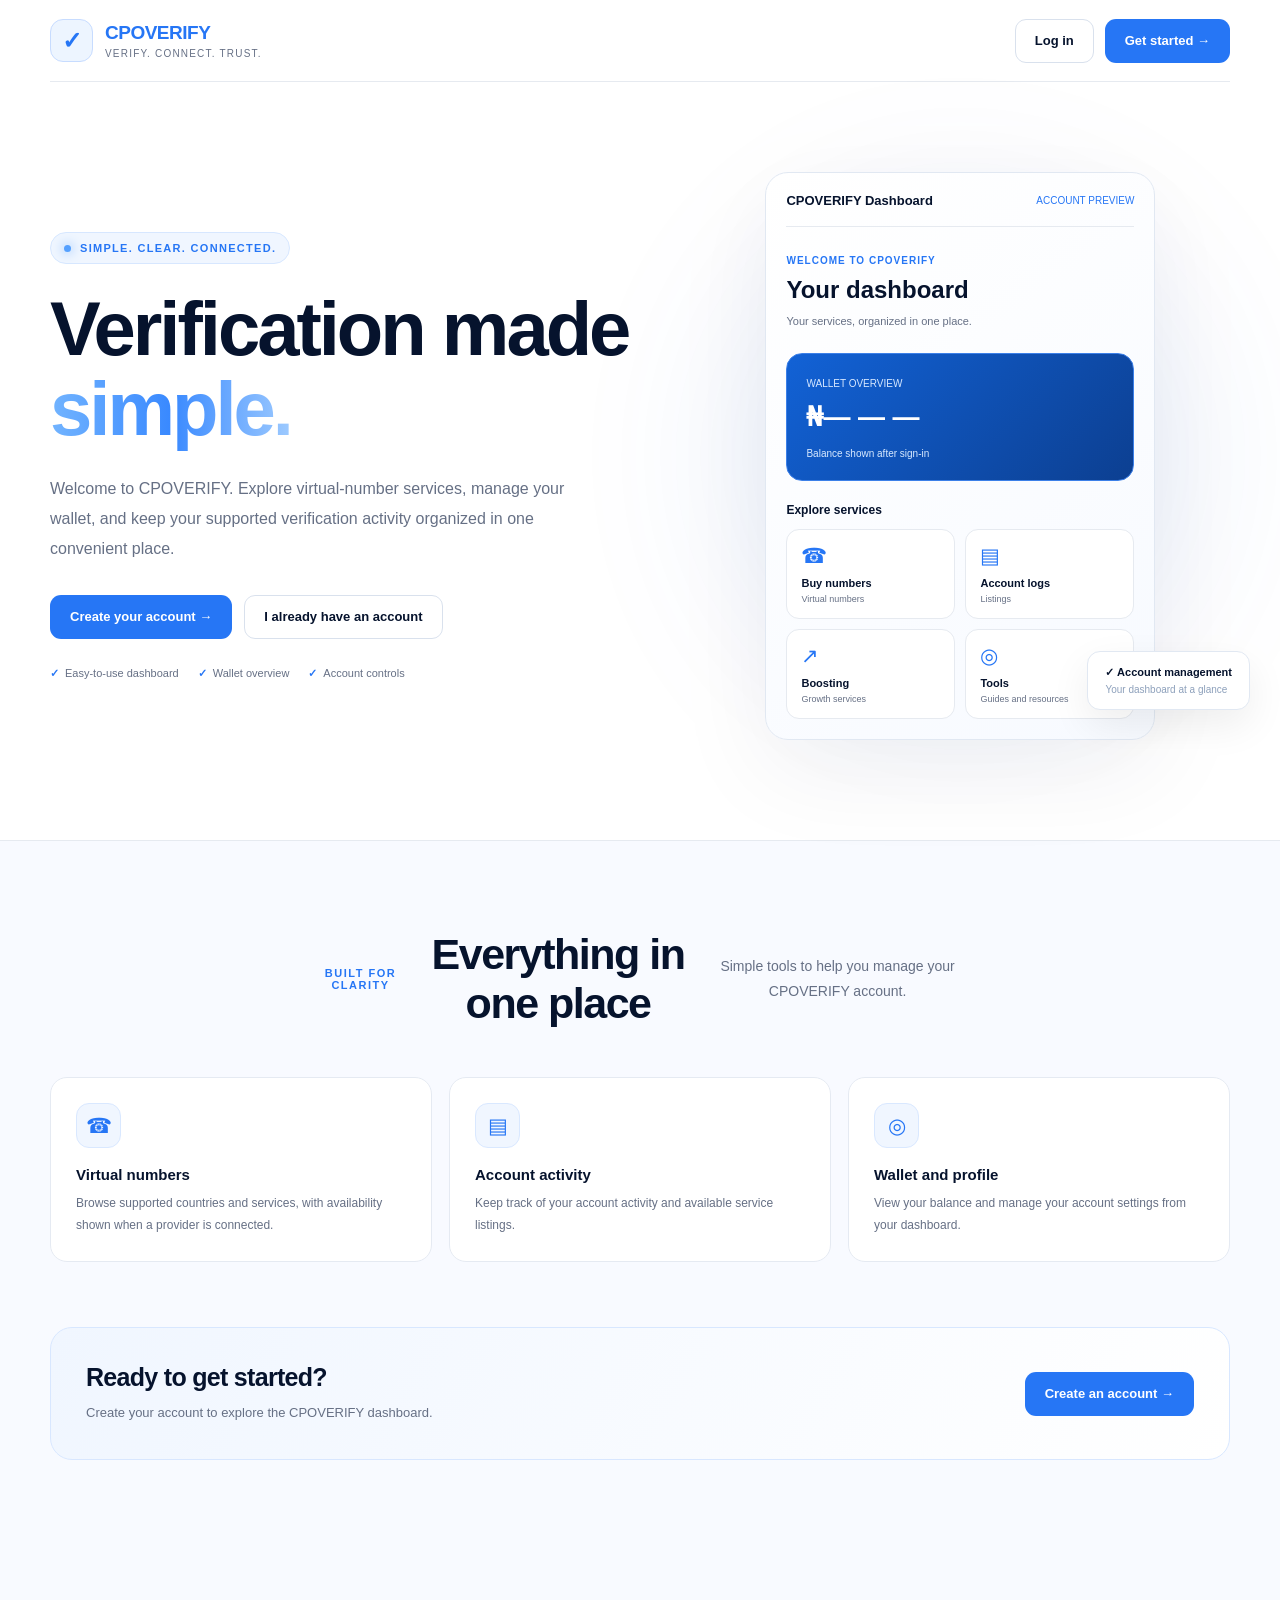
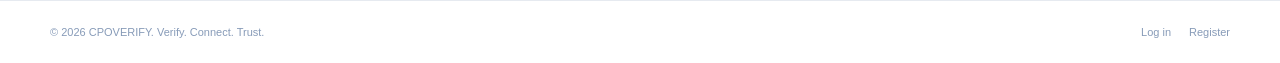
==== commit 46d471c3: "Update index.html" ====
--- a/index.html
+++ b/index.html
@@ -3,17 +3,15 @@
 <head>
   <meta charset="UTF-8">
   <meta name="viewport" content="width=device-width, initial-scale=1.0">
-  <meta name="theme-color" content="#06132d">
-
+  <meta name="theme-color" content="#ffffff">
   <title>CPOVERIFY — Verify. Connect. Trust.</title>
-
   <link rel="stylesheet" href="styles.css">
 
   <style>
     /* =========================================
        CPOVERIFY LANDING PAGE
-       Centralized styling for this page
-    ========================================= */
+       White background + navy text + blue accents
+       ========================================= */
 
     :root {
       --navy: #06132d;
@@ -21,8 +19,9 @@
       --blue: #2676f5;
       --blue-bright: #4d9aff;
       --white: #ffffff;
-      --muted: #a9b9d2;
-      --line: rgba(255,255,255,.11);
+      --muted: #667085;
+      --line: #e6eaf0;
+      --light-bg: #f7f9fc;
     }
 
     * {
@@ -35,8 +34,8 @@
 
     body {
       margin: 0;
-      color: var(--white);
-      background: var(--navy);
+      color: var(--navy);
+      background: var(--white);
       font-family: Inter, Arial, sans-serif;
       overflow-x: hidden;
     }
@@ -51,7 +50,7 @@
       -webkit-tap-highlight-color: transparent;
     }
 
-    /* Animated background */
+    /* White background with subtle blue glow */
 
     .landing-bg {
       position: fixed;
@@ -61,19 +60,19 @@
       background:
         radial-gradient(
           circle at 15% 20%,
-          #103a75 0,
+          #edf5ff 0,
           transparent 38%
         ),
         radial-gradient(
           circle at 85% 65%,
-          #0b3063 0,
+          #f0f6ff 0,
           transparent 38%
         ),
         linear-gradient(
           135deg,
-          #030b1d,
-          #071831,
-          #06132d
+          #ffffff,
+          #f8fbff,
+          #ffffff
         );
     }
 
@@ -81,13 +80,12 @@
       content: "";
       position: absolute;
       inset: -50%;
-      background:
-        linear-gradient(
-          115deg,
-          transparent 35%,
-          rgba(36,117,255,.10) 50%,
-          transparent 65%
-        );
+      background: linear-gradient(
+        115deg,
+        transparent 35%,
+        rgba(36,117,255,.07) 50%,
+        transparent 65%
+      );
       animation: backgroundFlow 16s linear infinite;
     }
 
@@ -101,7 +99,7 @@
       border-radius: 50%;
       background: #1262d6;
       filter: blur(180px);
-      opacity: .15;
+      opacity: .08;
       animation: glowPulse 8s ease-in-out infinite alternate;
     }
 
@@ -117,12 +115,12 @@
 
     @keyframes glowPulse {
       from {
-        opacity: .08;
+        opacity: .04;
         transform: scale(.8);
       }
 
       to {
-        opacity: .22;
+        opacity: .12;
         transform: scale(1.2);
       }
     }
@@ -175,7 +173,7 @@
     }
 
     .landing-brand span {
-      color: var(--blue-bright);
+      color: var(--blue);
     }
 
     .brand-placeholder {
@@ -183,10 +181,10 @@
       height: 43px;
       display: grid;
       place-items: center;
-      border: 1px solid rgba(77,154,255,.5);
+      border: 1px solid #c7dcff;
       border-radius: 13px;
-      background: rgba(38,118,245,.15);
-      color: #77b3ff;
+      background: #edf5ff;
+      color: #2676f5;
       font-size: 24px;
     }
 
@@ -232,12 +230,13 @@
     }
 
     .landing-btn-outline {
-      background: rgba(255,255,255,.04);
-      border-color: rgba(255,255,255,.2);
+      background: #ffffff;
+      color: var(--navy);
+      border-color: #d9e1ed;
     }
 
     .landing-btn-outline:hover {
-      background: rgba(255,255,255,.1);
+      background: #f3f7ff;
     }
 
     /* Hero */
@@ -259,10 +258,10 @@
       align-items: center;
       gap: 9px;
       padding: 9px 13px;
-      border: 1px solid rgba(77,154,255,.25);
+      border: 1px solid #d7e7ff;
       border-radius: 30px;
-      background: rgba(38,118,245,.10);
-      color: #91bdff;
+      background: #f0f6ff;
+      color: #2676f5;
       font-size: 11px;
       font-weight: 800;
       letter-spacing: 1.3px;
@@ -286,7 +285,7 @@
     }
 
     .hero-copy h1 span {
-      color: #62a5ff;
+      color: #2676f5;
       background: linear-gradient(
         90deg,
         #72b4ff,
@@ -317,13 +316,13 @@
       flex-wrap: wrap;
       gap: 19px;
       margin-top: 28px;
-      color: #a9bdd9;
+      color: #667085;
       font-size: 11px;
     }
 
     .hero-trust span::before {
       content: "✓";
-      color: #65a9ff;
+      color: #2676f5;
       margin-right: 6px;
       font-weight: 900;
     }
@@ -346,21 +345,21 @@
       border-radius: 50%;
       background: #1262d6;
       filter: blur(100px);
-      opacity: .24;
+      opacity: .10;
     }
 
     .preview-card {
       position: relative;
       width: min(100%, 390px);
       padding: 20px;
-      border: 1px solid rgba(255,255,255,.15);
+      border: 1px solid #e1e8f2;
       border-radius: 23px;
       background: linear-gradient(
         145deg,
-        rgba(20,48,87,.96),
-        rgba(7,21,43,.98)
+        #ffffff,
+        #f7faff
       );
-      box-shadow: 0 30px 100px #0005;
+      box-shadow: 0 30px 100px #0b234610;
       animation: float 6s ease-in-out infinite;
     }
 
@@ -377,7 +376,7 @@
     }
 
     .preview-top small {
-      color: #75b1ff;
+      color: #2676f5;
       font-size: 10px;
     }
 
@@ -386,7 +385,7 @@
     }
 
     .preview-greeting small {
-      color: #76b4ff;
+      color: #2676f5;
       font-size: 10px;
       font-weight: 800;
       letter-spacing: 1px;
@@ -411,6 +410,7 @@
         #1262d6,
         #0c3f91
       );
+      color: #ffffff;
     }
 
     .preview-balance small {
@@ -445,11 +445,11 @@
       padding: 14px;
       border: 1px solid var(--line);
       border-radius: 13px;
-      background: rgba(255,255,255,.035);
+      background: #ffffff;
     }
 
     .preview-service span {
-      color: #72b1ff;
+      color: #2676f5;
       font-size: 21px;
     }
 
@@ -471,10 +471,10 @@
       right: -20px;
       bottom: 30px;
       padding: 14px 17px;
-      border: 1px solid rgba(255,255,255,.13);
+      border: 1px solid #e1e8f2;
       border-radius: 13px;
-      background: #0c2344;
-      box-shadow: 0 15px 40px #0004;
+      background: #ffffff;
+      box-shadow: 0 15px 40px #00000012;
       animation: float 5s ease-in-out infinite reverse;
     }
 
@@ -486,7 +486,7 @@
     .preview-float small {
       display: block;
       margin-top: 5px;
-      color: #8da9cb;
+      color: #8da0bb;
       font-size: 10px;
     }
 
@@ -495,7 +495,7 @@
     .features-section {
       padding: 75px 0;
       border-top: 1px solid var(--line);
-      background: rgba(3,11,26,.36);
+      background: #f8faff;
     }
 
     .section-heading {
@@ -505,7 +505,7 @@
     }
 
     .section-heading small {
-      color: #6caaff;
+      color: #2676f5;
       font-size: 11px;
       font-weight: 800;
       letter-spacing: 1.5px;
@@ -531,9 +531,9 @@
 
     .feature-card {
       padding: 25px;
-      border: 1px solid var(--line);
+      border: 1px solid #e5eaf2;
       border-radius: 17px;
-      background: rgba(255,255,255,.035);
+      background: #ffffff;
       transition:
         transform .25s ease,
         border-color .25s ease,
@@ -542,8 +542,8 @@
 
     .feature-card:hover {
       transform: translateY(-5px);
-      border-color: rgba(77,154,255,.4);
-      background: rgba(38,118,245,.07);
+      border-color: #b7d3ff;
+      background: #fafdff;
     }
 
     .feature-icon {
@@ -552,10 +552,10 @@
       width: 45px;
       height: 45px;
       margin-bottom: 18px;
-      border: 1px solid rgba(77,154,255,.2);
+      border: 1px solid #d9e8ff;
       border-radius: 13px;
-      background: rgba(38,118,245,.13);
-      color: #76b3ff;
+      background: #f0f6ff;
+      color: #2676f5;
       font-size: 21px;
     }
 
@@ -580,12 +580,12 @@
       gap: 25px;
       margin: 65px 0;
       padding: 35px;
-      border: 1px solid rgba(77,154,255,.23);
+      border: 1px solid #d8e7ff;
       border-radius: 22px;
       background: linear-gradient(
         120deg,
-        rgba(18,98,214,.2),
-        rgba(255,255,255,.025)
+        #f0f6ff,
+        #ffffff
       );
     }
 
@@ -609,6 +609,7 @@
       border-top: 1px solid var(--line);
       color: #879bb8;
       font-size: 11px;
+      background: #ffffff;
     }
 
     .footer-inner {
@@ -624,7 +625,7 @@
     }
 
     .footer-links a:hover {
-      color: #fff;
+      color: #2676f5;
     }
 
     /* Mobile */
@@ -742,6 +743,14 @@
         flex-direction: column;
         align-items: flex-start;
       }
+    }
+
+    /* Scroll reveal animations */
+
+    .feature-card,
+    .section-heading,
+    .landing-cta {
+      animation: fadeUp .8s ease both;
     }
 
     /* Respect reduced-motion settings */
@@ -779,6 +788,7 @@
     </a>
 
     <nav class="header-actions" aria-label="Account navigation">
+
       <a class="landing-btn landing-btn-outline" href="login.html">
         Log in
       </a>
@@ -786,6 +796,7 @@
       <a class="landing-btn" href="register.html">
         Get started →
       </a>
+
     </nav>
 
   </header>
@@ -907,9 +918,7 @@
 
         <div class="section-heading">
           <small>BUILT FOR CLARITY</small>
-
           <h2>Everything in one place</h2>
-
           <p>
             Simple tools to help you manage your CPOVERIFY account.
           </p>
@@ -919,20 +928,16 @@
 
           <article class="feature-card">
             <div class="feature-icon">☎</div>
-
             <h3>Virtual numbers</h3>
-
             <p>
-              Browse supported countries and services, with availability
-              shown when a provider is connected.
+              Browse supported countries and services, with
+              availability shown when a provider is connected.
             </p>
           </article>
 
           <article class="feature-card">
             <div class="feature-icon">▤</div>
-
             <h3>Account activity</h3>
-
             <p>
               Keep track of your account activity and available
               service listings.
@@ -941,9 +946,7 @@
 
           <article class="feature-card">
             <div class="feature-icon">◎</div>
-
             <h3>Wallet and profile</h3>
-
             <p>
               View your balance and manage your account settings
               from your dashboard.
@@ -957,7 +960,6 @@
 
           <div>
             <h2>Ready to get started?</h2>
-
             <p>
               Create your account to explore the CPOVERIFY dashboard.
             </p>
@@ -981,8 +983,8 @@
     <div class="landing-container footer-inner">
 
       <span>
-        © <span id="current-year"></span> CPOVERIFY.
-        Verify. Connect. Trust.
+        © <span id="current-year"></span>
+        CPOVERIFY. Verify. Connect. Trust.
       </span>
 
       <div class="footer-links">
